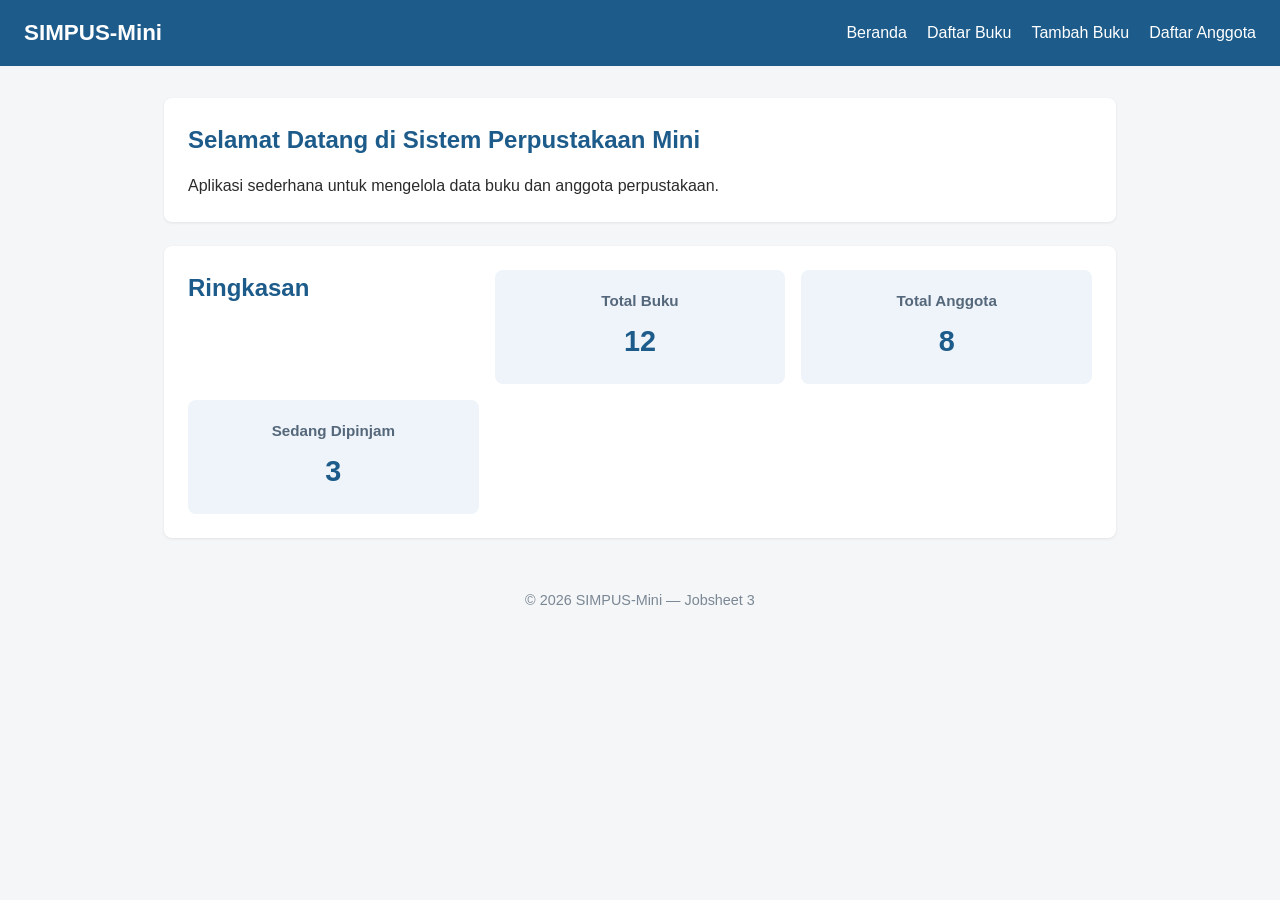
==== jobsheet-03/index.html @ 9a19e862 "Jobsheet3" ====
<!DOCTYPE html>
<html lang="id">
<head>
    <meta charset="UTF-8">
    <meta name="viewport" content="width=device-width, initial-scale=1">
    <title>SIMPUS-Mini | Beranda</title>
    <link rel="stylesheet" href="assets/css/style.css">
</head>
<body>
    <header>
        <h1>SIMPUS-Mini</h1>
        <input type="checkbox" id="nav-toggle" class="nav-toggle">
        <label for="nav-toggle" class="nav-toggle-label">&#9776;</label>
        <nav>
            <ul>
                <li><a href="index.html">Beranda</a></li>
                <li><a href="buku/list.html">Daftar Buku</a></li>
                <li><a href="buku/tambah.html">Tambah Buku</a></li>
                <li><a href="anggota/list.html">Daftar Anggota</a></li>
            </ul>
        </nav>
    </header>

    <main>
        <section>
            <h2>Selamat Datang di Sistem Perpustakaan Mini</h2>
            <p>Aplikasi sederhana untuk mengelola data buku dan anggota perpustakaan.</p>
        </section>

        <section>
            <h2>Ringkasan</h2>
            <article>
                <h3>Total Buku</h3>
                <p>12</p>
            </article>
            <article>
                <h3>Total Anggota</h3>
                <p>8</p>
            </article>
            <article>
                <h3>Sedang Dipinjam</h3>
                <p>3</p>
            </article>
        </section>
    </main>

    <footer>
        <p>&copy; 2026 SIMPUS-Mini &mdash; Jobsheet 3</p>
    </footer>
</body>
</html>
---- jobsheet-03/assets/css/style.css ----
/* ===== Reset & Base ===== */
* {
    box-sizing: border-box;
    margin: 0;
    padding: 0;
}

body {
    font-family: "Segoe UI", Arial, sans-serif;
    color: #2b2b2b;
    background-color: #f5f6f8;
    line-height: 1.5;
}

a {
    color: #1d5b8a;
    text-decoration: none;
}

a:hover {
    text-decoration: underline;
}

/* ===== Header & Navbar (Flexbox) ===== */
header {
    background-color: #1d5b8a;
    color: #fff;
    padding: 1rem 1.5rem;
    display: flex;
    align-items: center;
    justify-content: space-between;
    flex-wrap: wrap;
}

header h1 {
    font-size: 1.4rem;
}

header nav ul {
    list-style: none;
    display: flex;
    gap: 1.25rem;
}

header nav a {
    color: #fff;
    font-weight: 500;
}

/* ===== Main Layout ===== */
main {
    max-width: 1000px;
    margin: 2rem auto;
    padding: 0 1.5rem;
}

section {
    background-color: #fff;
    border-radius: 8px;
    padding: 1.5rem;
    margin-bottom: 1.5rem;
    box-shadow: 0 1px 3px rgba(0, 0, 0, 0.08);
}

section h2 {
    margin-bottom: 1rem;
    color: #1d5b8a;
}

/* ===== Kartu Statistik (CSS Grid) ===== */
main section:nth-of-type(2) {
    display: grid;
    grid-template-columns: repeat(3, 1fr);
    gap: 1rem;
}

main section:nth-of-type(2) article {
    background-color: #eef4fa;
    border-radius: 8px;
    padding: 1.25rem;
    text-align: center;
}

main section:nth-of-type(2) article h3 {
    font-size: 0.95rem;
    color: #55677a;
    margin-bottom: 0.5rem;
}

main section:nth-of-type(2) article p {
    font-size: 1.8rem;
    font-weight: 700;
    color: #1d5b8a;
}

/* ===== Tabel ===== */
table {
    width: 100%;
    border-collapse: collapse;
}

th, td {
    text-align: left;
    padding: 0.65rem 0.75rem;
    border-bottom: 1px solid #e2e6ea;
}

thead {
    background-color: #1d5b8a;
    color: #fff;
}

tbody tr:nth-child(even) {
    background-color: #f7f9fb;
}

tbody tr:hover {
    background-color: #eef4fa;
}

td button {
    padding: 0.35rem 0.7rem;
    margin-right: 0.35rem;
    border: none;
    border-radius: 4px;
    cursor: pointer;
    font-size: 0.85rem;
}

td button:first-of-type {
    background-color: #f0ad4e;
    color: #fff;
}

td button:last-of-type {
    background-color: #d9534f;
    color: #fff;
}

/* ===== Form ===== */
form p {
    margin-bottom: 1rem;
}

form label {
    display: block;
    margin-bottom: 0.35rem;
    font-weight: 600;
    color: #444;
}

form input,
form select {
    width: 100%;
    max-width: 400px;
    padding: 0.55rem 0.7rem;
    border: 1px solid #cdd4da;
    border-radius: 4px;
    font-size: 1rem;
}

form button[type="submit"] {
    background-color: #1d5b8a;
    color: #fff;
    border: none;
    padding: 0.6rem 1.5rem;
    border-radius: 4px;
    font-size: 1rem;
    cursor: pointer;
}

form button[type="submit"]:hover {
    background-color: #164869;
}

/* ===== Footer ===== */
footer {
    text-align: center;
    padding: 1.25rem;
    color: #7a8794;
    font-size: 0.9rem;
}

/* ===== Tabel Responsif ===== */
.table-responsive {
    overflow-x: auto;
}

/* ===== Hamburger Menu (checkbox hack) ===== */
.nav-toggle {
    display: none;
}

.nav-toggle-label {
    display: none;
    font-size: 1.6rem;
    color: #fff;
    cursor: pointer;
}

/* ===== Responsive Breakpoints ===== */

/* Tablet ke bawah */
@media (max-width: 768px) {
    main section:nth-of-type(2) {
        grid-template-columns: repeat(2, 1fr);
    }
}

/* Mobile */
@media (max-width: 480px) {
    header {
        position: relative;
    }

    .nav-toggle-label {
        display: block;
    }

    header nav {
        display: none;
        width: 100%;
        order: 3;
        margin-top: 1rem;
    }

    .nav-toggle:checked ~ nav {
        display: block;
    }

    header nav ul {
        flex-direction: column;
        gap: 0.75rem;
    }

    main section:nth-of-type(2) {
        grid-template-columns: 1fr;
    }

    form input,
    form select {
        max-width: 100%;
    }
}
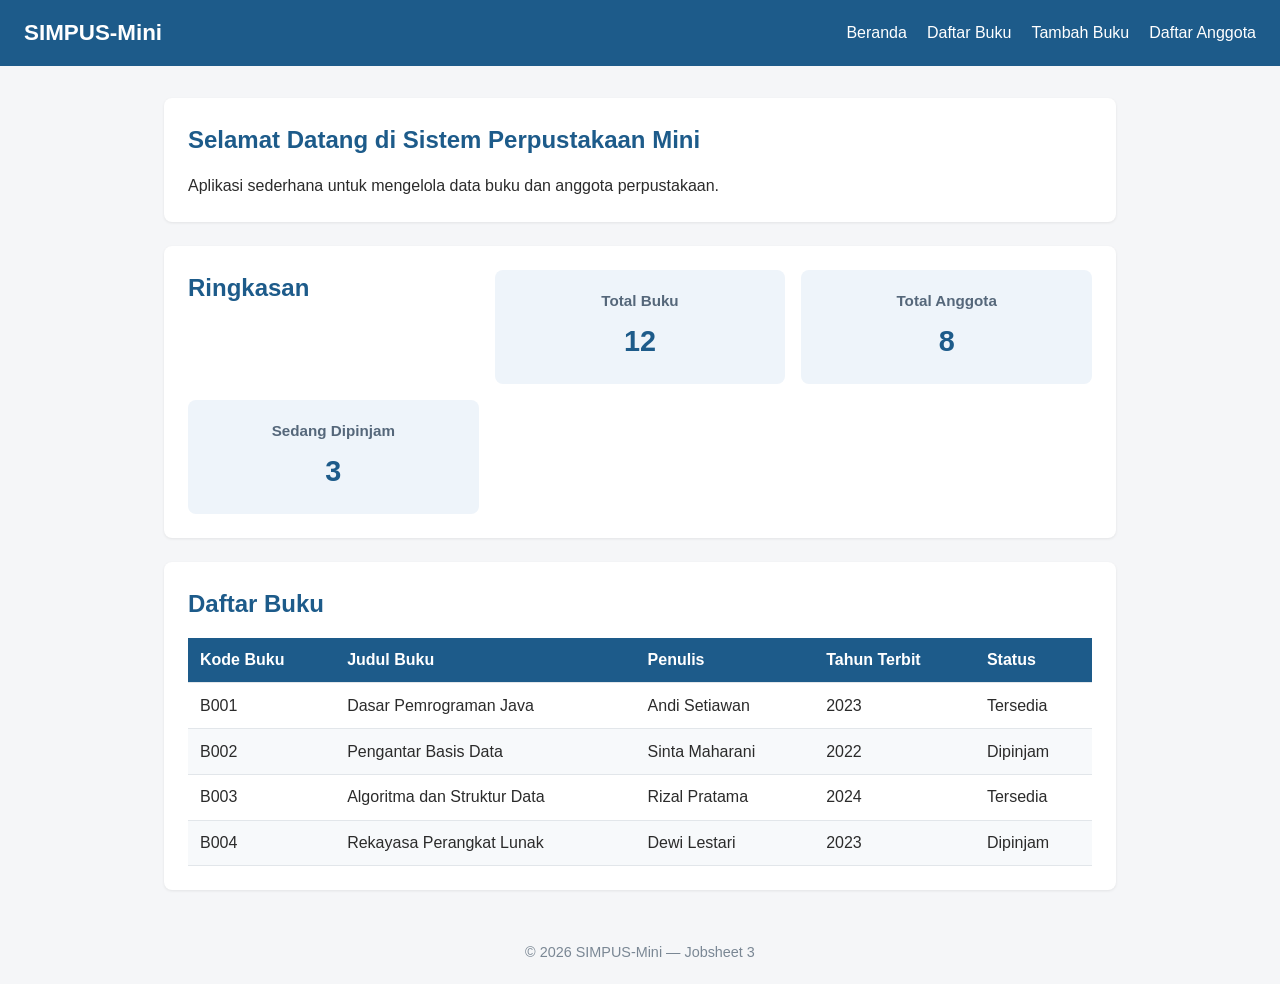
==== commit eba6e6ea: "Jobsheet3 6.4 No. 3" ====
--- a/jobsheet-03/index.html
+++ b/jobsheet-03/index.html
@@ -21,7 +21,7 @@
         </nav>
     </header>
 
-    <main>
+<main>
         <section>
             <h2>Selamat Datang di Sistem Perpustakaan Mini</h2>
             <p>Aplikasi sederhana untuk mengelola data buku dan anggota perpustakaan.</p>
@@ -42,8 +42,53 @@
                 <p>3</p>
             </article>
         </section>
+       <section>
+    <h2>Daftar Buku</h2>
+    <div class="table-responsive">
+        <table>
+            <thead>
+                <tr>
+                    <th>Kode Buku</th>
+                    <th>Judul Buku</th>
+                    <th>Penulis</th>
+                    <th>Tahun Terbit</th>
+                    <th>Status</th>
+                </tr>
+            </thead>
+            <tbody>
+                <tr>
+                    <td>B001</td>
+                    <td>Dasar Pemrograman Java</td>
+                    <td>Andi Setiawan</td>
+                    <td>2023</td>
+                    <td>Tersedia</td>
+                </tr>
+                <tr>
+                    <td>B002</td>
+                    <td>Pengantar Basis Data</td>
+                    <td>Sinta Maharani</td>
+                    <td>2022</td>
+                    <td>Dipinjam</td>
+                </tr>
+                <tr>
+                    <td>B003</td>
+                    <td>Algoritma dan Struktur Data</td>
+                    <td>Rizal Pratama</td>
+                    <td>2024</td>
+                    <td>Tersedia</td>
+                </tr>
+                <tr>
+                    <td>B004</td>
+                    <td>Rekayasa Perangkat Lunak</td>
+                    <td>Dewi Lestari</td>
+                    <td>2023</td>
+                    <td>Dipinjam</td>
+                </tr>
+            </tbody>
+        </table>
+    </div>
+</section>
     </main>
-
     <footer>
         <p>&copy; 2026 SIMPUS-Mini &mdash; Jobsheet 3</p>
     </footer>
--- a/jobsheet-03/assets/css/style.css
+++ b/jobsheet-03/assets/css/style.css
@@ -201,7 +201,7 @@
 /* ===== Responsive Breakpoints ===== */
 
 /* Tablet ke bawah */
-@media (max-width: 768px) {
+@media (max-width: 900px) {
     main section:nth-of-type(2) {
         grid-template-columns: repeat(2, 1fr);
     }
@@ -241,4 +241,10 @@
     form select {
         max-width: 100%;
     }
-}
+
+    @media (min-width: 1400px) {
+    main {
+        max-width: 1200px;
+    }
+}
+}
